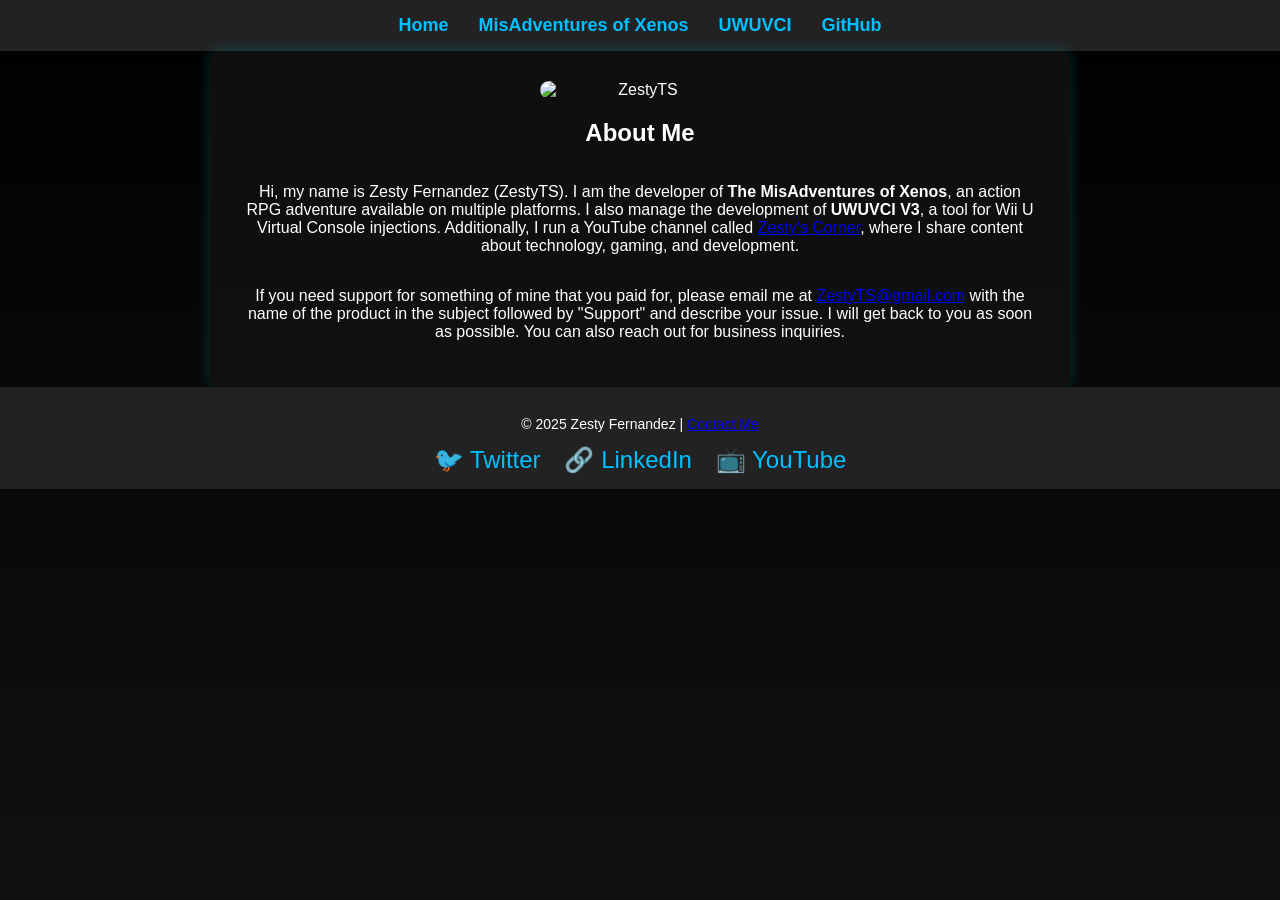
==== index.html @ 90456900 "Update index.html" ====
<!DOCTYPE html>
<html lang="en">
<head>
    <meta charset="UTF-8">
    <meta name="viewport" content="width=device-width, initial-scale=1.0">
    <title>ZestyTS - Official Page</title>
    <link rel="icon" href="https://avatars.githubusercontent.com/u/1396621" />
    <meta name="description" content="Official website for Zesty Fernandez (ZestyTS) - Developer of MisAdventures of Xenos and UWUVCI projects.">
    <meta property="og:title" content="ZestyTS - Official Page">
    <meta property="og:description" content="Learn more about Zesty Fernandez (ZestyTS), his projects, and how to contact him.">
    <meta property="og:image" content="https://avatars.githubusercontent.com/u/1396621">
    <meta property="og:url" content="https://zestyts.github.io">
    <meta name="twitter:card" content="summary_large_image">
    <meta name="twitter:title" content="ZestyTS - Official Page">
    <meta name="twitter:description" content="Learn more about Zesty Fernandez (ZestyTS), his projects, and how to contact him.">
    <meta name="twitter:image" content="https://avatars.githubusercontent.com/u/1396621">
    <script src="https://unpkg.com/vue@3/dist/vue.global.js"></script>
    <style>
        html, body {
            height: 100%;
            margin: 0;
            display: flex;
            flex-direction: column;
            background: linear-gradient(to bottom, #000, #111);
            color: white;
            font-family: Arial, sans-serif;
            text-align: center;
        }
        nav {
            display: flex;
            justify-content: center;
            background-color: #222;
            padding: 15px;
        }
        nav a {
            margin: 0 15px;
            text-decoration: none;
            color: #00bfff;
            font-size: 18px;
            font-weight: bold;
            cursor: pointer;
            transition: color 0.3s;
        }
        nav a:hover, nav a.active {
            color: #ffcc00;
        }
        .container {
            flex: 1;
            display: flex;
            flex-direction: column;
            align-items: center;
            justify-content: center;
            max-width: 800px;
            background: rgba(17, 17, 17, 0.9);
            padding: 30px;
            border-radius: 10px;
            box-shadow: 0 0 15px rgba(0, 255, 255, 0.2);
            margin: auto;
        }
        .social-icons a {
            margin: 0 10px;
            text-decoration: none;
            color: #00bfff;
            font-size: 24px;
            transition: color 0.3s;
        }
        .social-icons a:hover {
            color: #ffcc00;
        }
        footer {
            background-color: #222;
            color: white;
            font-size: 14px;
            padding: 15px;
            text-align: center;
        }
    </style>
</head>
<body>
    <div id="app">
        <nav>
            <a @click="setPage('home')" :class="{ active: page === 'home' }">Home</a>
            <a @click="setPage('misadventures')" :class="{ active: page === 'misadventures' }">MisAdventures of Xenos</a>
            <a @click="setPage('uwuvci')" :class="{ active: page === 'uwuvci' }">UWUVCI</a>
            <a href="https://github.com/ZestyTS" target="_blank">GitHub</a>
        </nav>
        
        <div class="container" v-if="page === 'home'">
            <img src="YOUR_UPLOADED_IMAGE_URL_HERE" alt="ZestyTS" style="width: 200px; border-radius: 10px;">
            <h2>About Me</h2>
            <p>Hi, my name is Zesty Fernandez (ZestyTS). I am the developer of <strong>The MisAdventures of Xenos</strong>, an action RPG adventure available on multiple platforms. I also manage the development of <strong>UWUVCI V3</strong>, a tool for Wii U Virtual Console injections. Additionally, I run a YouTube channel called <a href="https://www.youtube.com/@ZestysCorner" target="_blank">Zesty's Corner</a>, where I share content about technology, gaming, and development.</p>
            <p>If you need support for something of mine that you paid for, please email me at <a href="mailto:ZestyTS@gmail.com">ZestyTS@gmail.com</a> with the name of the product in the subject followed by "Support" and describe your issue. I will get back to you as soon as possible. You can also reach out for business inquiries.</p>
        </div>
        
        <footer>
            <p>&copy; 2025 Zesty Fernandez | <a href="mailto:ZestyTS@gmail.com">Contact Me</a></p>
            <div class="social-icons">
                <a href="https://twitter.com/ZestyTS" target="_blank">🐦 Twitter</a>
                <a href="https://www.linkedin.com/in/zesty-fernandez/" target="_blank">🔗 LinkedIn</a>
                <a href="https://www.youtube.com/@ZestysCorner" target="_blank">📺 YouTube</a>
            </div>
        </footer>
    </div>
    
    <script>
        const app = Vue.createApp({
            data() {
                return {
                    page: 'home'
                };
            },
            methods: {
                setPage(newPage) {
                    this.page = newPage;
                }
            }
        });
        app.mount('#app');
    </script>
</body>
</html>
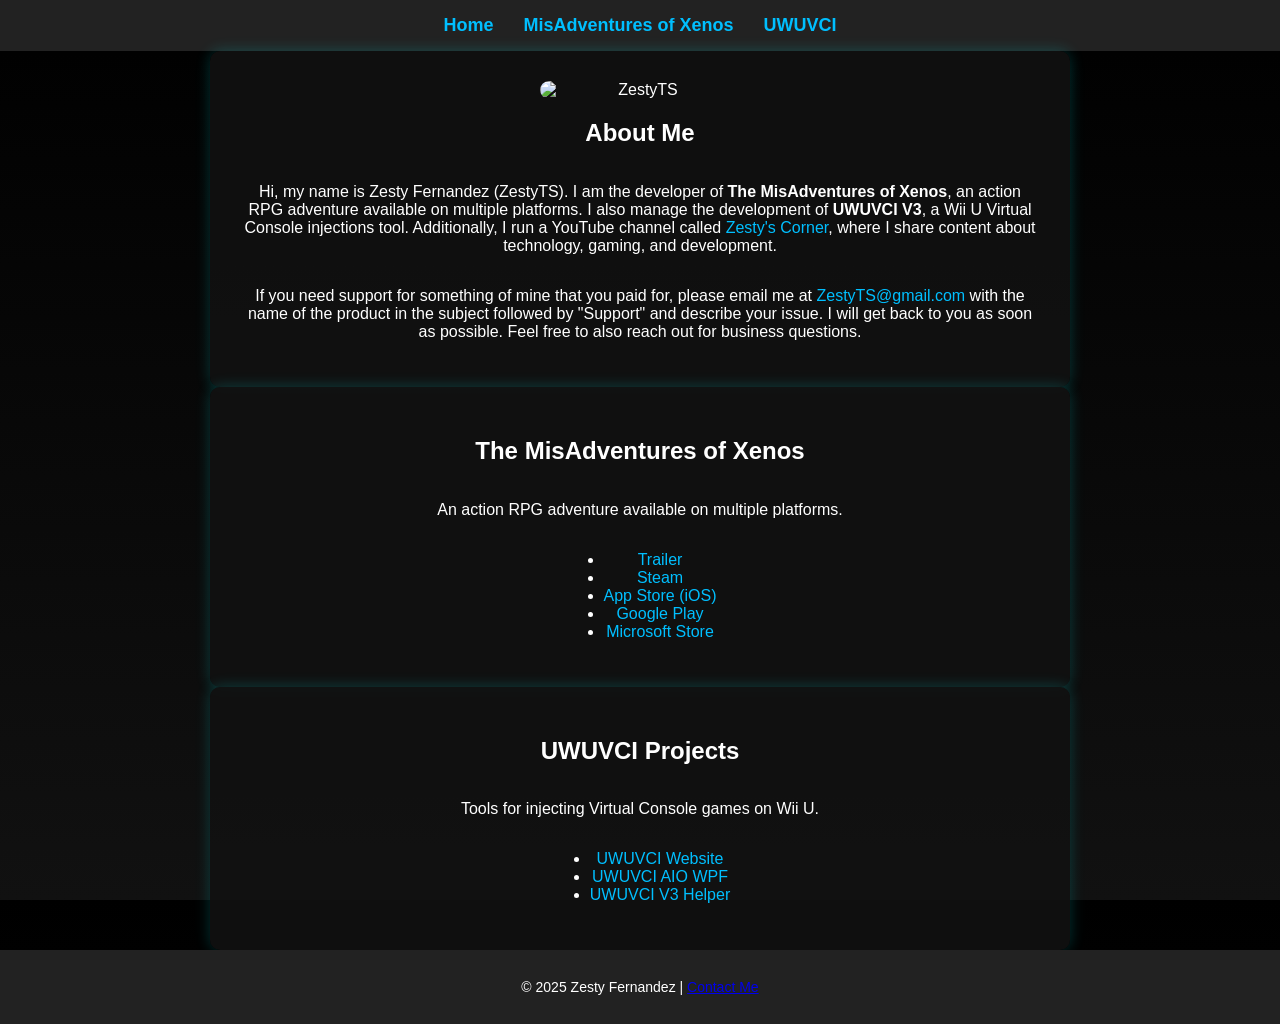
==== commit 1b1f7683: "Update index.html" ====
--- a/index.html
+++ b/index.html
@@ -57,6 +57,13 @@
             box-shadow: 0 0 15px rgba(0, 255, 255, 0.2);
             margin: auto;
         }
+        .container a {
+            color: #00bfff;
+            text-decoration: none;
+        }
+        .container a:hover {
+            color: #ffcc00;
+        }
         .social-icons a {
             margin: 0 10px;
             text-decoration: none;
@@ -82,23 +89,39 @@
             <a @click="setPage('home')" :class="{ active: page === 'home' }">Home</a>
             <a @click="setPage('misadventures')" :class="{ active: page === 'misadventures' }">MisAdventures of Xenos</a>
             <a @click="setPage('uwuvci')" :class="{ active: page === 'uwuvci' }">UWUVCI</a>
-            <a href="https://github.com/ZestyTS" target="_blank">GitHub</a>
         </nav>
         
         <div class="container" v-if="page === 'home'">
-            <img src="YOUR_UPLOADED_IMAGE_URL_HERE" alt="ZestyTS" style="width: 200px; border-radius: 10px;">
+            <img src="https://avatars.githubusercontent.com/u/1396621" alt="ZestyTS" style="width: 200px; border-radius: 10px;">
             <h2>About Me</h2>
-            <p>Hi, my name is Zesty Fernandez (ZestyTS). I am the developer of <strong>The MisAdventures of Xenos</strong>, an action RPG adventure available on multiple platforms. I also manage the development of <strong>UWUVCI V3</strong>, a tool for Wii U Virtual Console injections. Additionally, I run a YouTube channel called <a href="https://www.youtube.com/@ZestysCorner" target="_blank">Zesty's Corner</a>, where I share content about technology, gaming, and development.</p>
-            <p>If you need support for something of mine that you paid for, please email me at <a href="mailto:ZestyTS@gmail.com">ZestyTS@gmail.com</a> with the name of the product in the subject followed by "Support" and describe your issue. I will get back to you as soon as possible. You can also reach out for business inquiries.</p>
+            <p>Hi, my name is Zesty Fernandez (ZestyTS). I am the developer of <strong>The MisAdventures of Xenos</strong>, an action RPG adventure available on multiple platforms. I also manage the development of <strong>UWUVCI V3</strong>, a Wii U Virtual Console injections tool. Additionally, I run a YouTube channel called <a href="https://www.youtube.com/@ZestysCorner" target="_blank">Zesty's Corner</a>, where I share content about technology, gaming, and development.</p>
+            <p>If you need support for something of mine that you paid for, please email me at <a href="mailto:ZestyTS@gmail.com">ZestyTS@gmail.com</a> with the name of the product in the subject followed by "Support" and describe your issue. I will get back to you as soon as possible. Feel free to also reach out for business questions.</p>
+        </div>
+        
+        <div class="container" v-if="page === 'misadventures'">
+            <h2>The MisAdventures of Xenos</h2>
+            <p>An action RPG adventure available on multiple platforms.</p>
+            <ul>
+                <li><a href="https://www.youtube.com/watch?v=RcfVhFi3wJc" target="_blank">Trailer</a></li>
+                <li><a href="https://store.steampowered.com/app/2285000/The_MisAdventures_of_Xenos/" target="_blank">Steam</a></li>
+                <li><a href="https://apps.apple.com/us/app/the-misadventures-of-xenos/id6446100056" target="_blank">App Store (iOS)</a></li>
+                <li><a href="https://play.google.com/store/apps/details?id=com.zestyts.misadventuresofxenos&hl=en-US" target="_blank">Google Play</a></li>
+                <li><a href="https://apps.microsoft.com/detail/9n4f89mkljk6" target="_blank">Microsoft Store</a></li>
+            </ul>
+        </div>
+        
+        <div class="container" v-if="page === 'uwuvci'">
+            <h2>UWUVCI Projects</h2>
+            <p>Tools for injecting Virtual Console games on Wii U.</p>
+            <ul>
+                <li><a href="http://uwuvci.net" target="_blank">UWUVCI Website</a></li>
+                <li><a href="https://github.com/stuff-by-3-random-dudes/UWUVCI-AIO-WPF" target="_blank">UWUVCI AIO WPF</a></li>
+                <li><a href="https://github.com/ZestyTS/UWUVCI-V3-Helper" target="_blank">UWUVCI V3 Helper</a></li>
+            </ul>
         </div>
         
         <footer>
             <p>&copy; 2025 Zesty Fernandez | <a href="mailto:ZestyTS@gmail.com">Contact Me</a></p>
-            <div class="social-icons">
-                <a href="https://twitter.com/ZestyTS" target="_blank">🐦 Twitter</a>
-                <a href="https://www.linkedin.com/in/zesty-fernandez/" target="_blank">🔗 LinkedIn</a>
-                <a href="https://www.youtube.com/@ZestysCorner" target="_blank">📺 YouTube</a>
-            </div>
         </footer>
     </div>
     
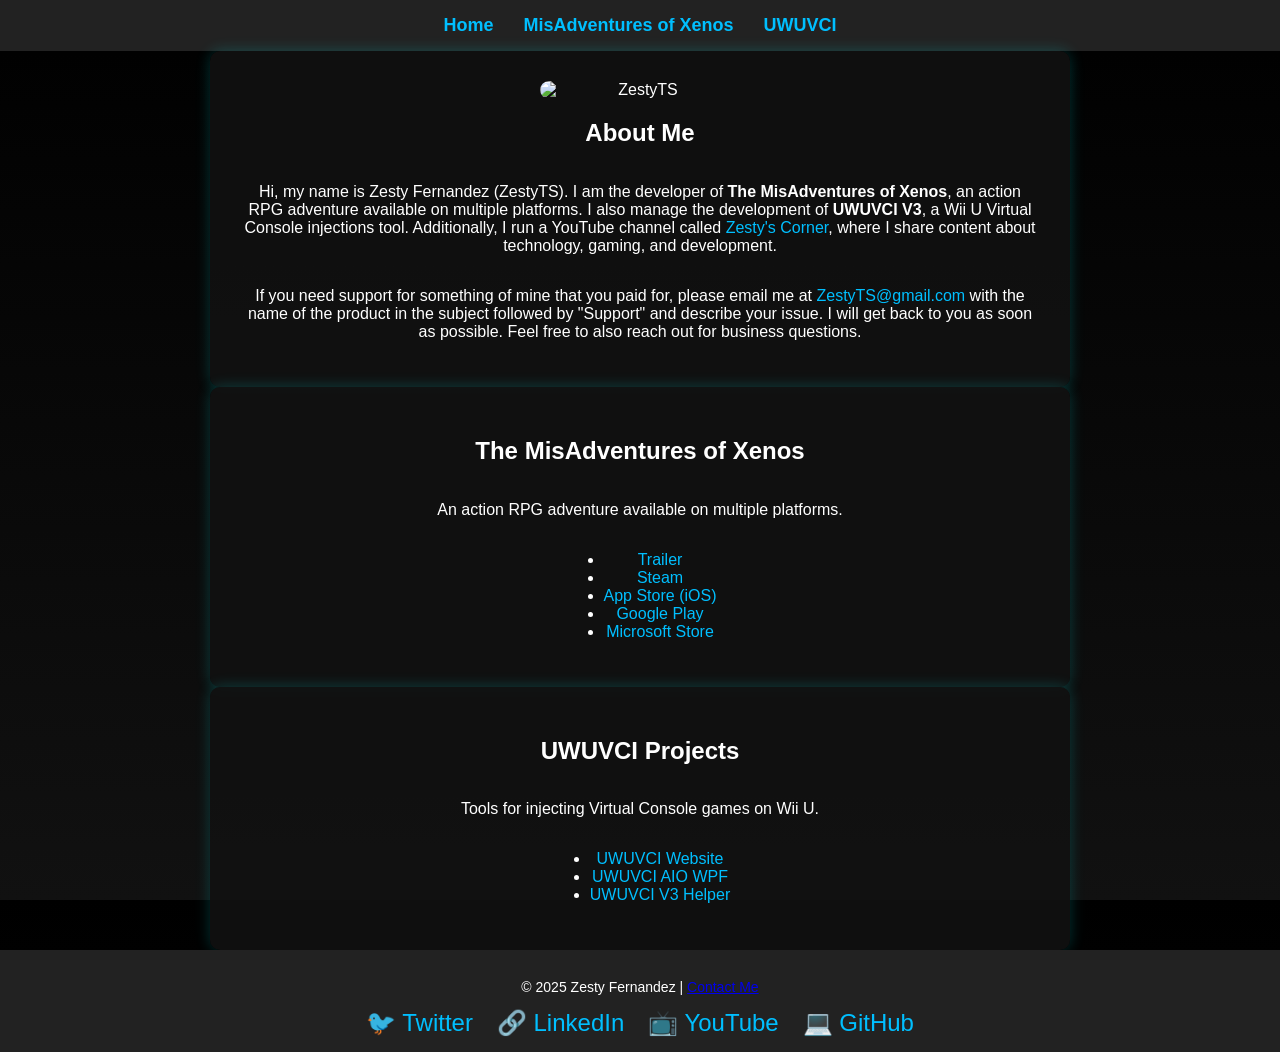
==== commit 28056773: "Update index.html" ====
--- a/index.html
+++ b/index.html
@@ -122,6 +122,12 @@
         
         <footer>
             <p>&copy; 2025 Zesty Fernandez | <a href="mailto:ZestyTS@gmail.com">Contact Me</a></p>
+            <div class="social-icons">
+                <a href="https://twitter.com/ZestyTS" target="_blank">🐦 Twitter</a>
+                <a href="https://www.linkedin.com/in/zesty-fernandez/" target="_blank">🔗 LinkedIn</a>
+                <a href="https://www.youtube.com/@ZestysCorner" target="_blank">📺 YouTube</a>
+                <a href="https://github.com/ZestyTS" target="_blank">💻 GitHub</a>
+            </div>
         </footer>
     </div>
     
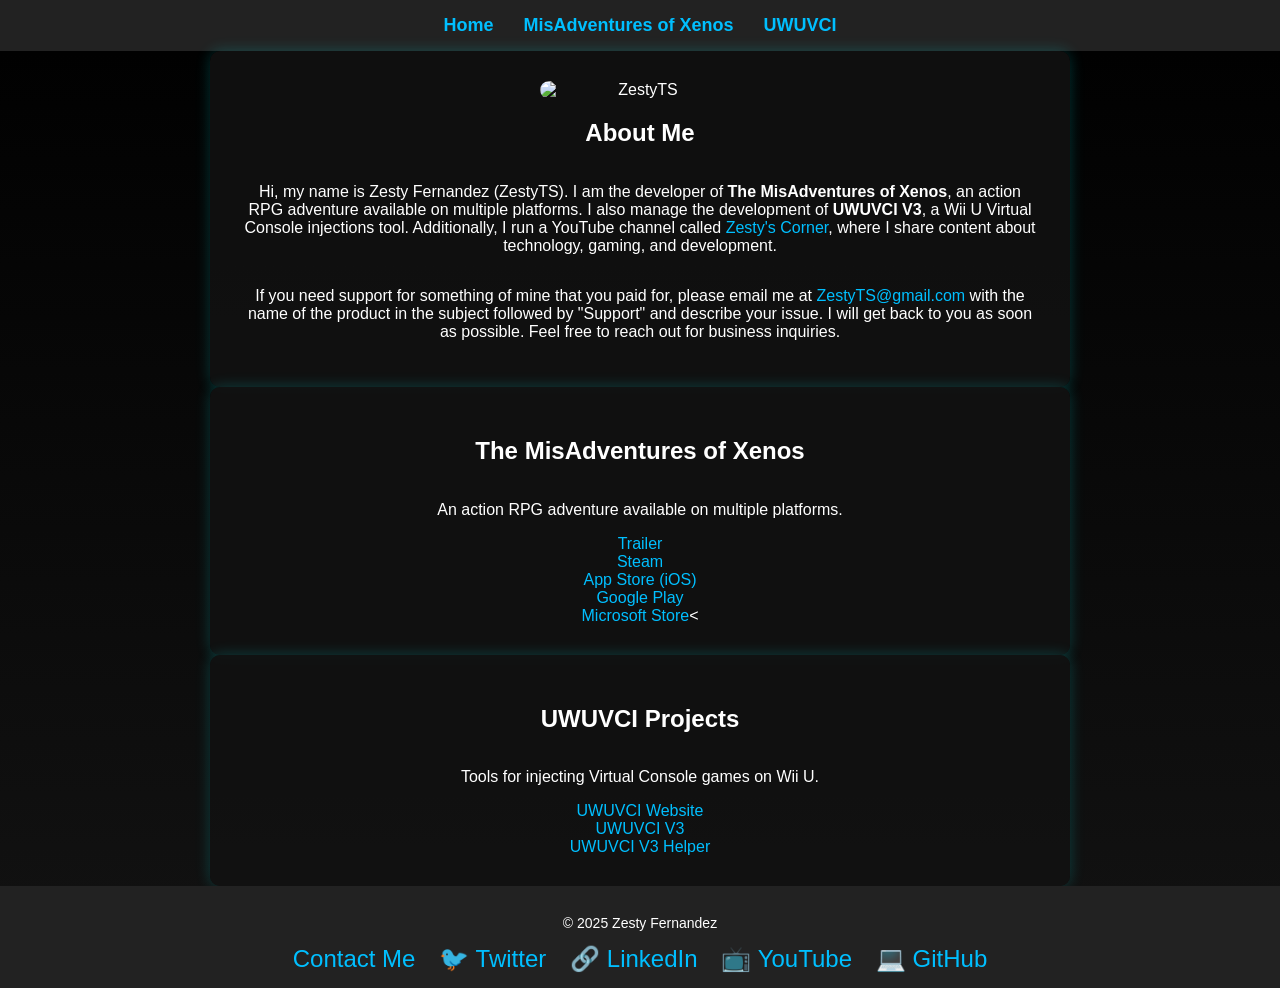
==== commit 27df41db: "Update index.html" ====
--- a/index.html
+++ b/index.html
@@ -95,34 +95,35 @@
             <img src="https://avatars.githubusercontent.com/u/1396621" alt="ZestyTS" style="width: 200px; border-radius: 10px;">
             <h2>About Me</h2>
             <p>Hi, my name is Zesty Fernandez (ZestyTS). I am the developer of <strong>The MisAdventures of Xenos</strong>, an action RPG adventure available on multiple platforms. I also manage the development of <strong>UWUVCI V3</strong>, a Wii U Virtual Console injections tool. Additionally, I run a YouTube channel called <a href="https://www.youtube.com/@ZestysCorner" target="_blank">Zesty's Corner</a>, where I share content about technology, gaming, and development.</p>
-            <p>If you need support for something of mine that you paid for, please email me at <a href="mailto:ZestyTS@gmail.com">ZestyTS@gmail.com</a> with the name of the product in the subject followed by "Support" and describe your issue. I will get back to you as soon as possible. Feel free to also reach out for business questions.</p>
+            <p>If you need support for something of mine that you paid for, please email me at <a href="mailto:ZestyTS@gmail.com">ZestyTS@gmail.com</a> with the name of the product in the subject followed by "Support" and describe your issue. I will get back to you as soon as possible. Feel free to reach out for business inquiries.</p>
         </div>
         
         <div class="container" v-if="page === 'misadventures'">
             <h2>The MisAdventures of Xenos</h2>
             <p>An action RPG adventure available on multiple platforms.</p>
-            <ul>
-                <li><a href="https://www.youtube.com/watch?v=RcfVhFi3wJc" target="_blank">Trailer</a></li>
-                <li><a href="https://store.steampowered.com/app/2285000/The_MisAdventures_of_Xenos/" target="_blank">Steam</a></li>
-                <li><a href="https://apps.apple.com/us/app/the-misadventures-of-xenos/id6446100056" target="_blank">App Store (iOS)</a></li>
-                <li><a href="https://play.google.com/store/apps/details?id=com.zestyts.misadventuresofxenos&hl=en-US" target="_blank">Google Play</a></li>
-                <li><a href="https://apps.microsoft.com/detail/9n4f89mkljk6" target="_blank">Microsoft Store</a></li>
-            </ul>
+            <div>
+                <a href="https://www.youtube.com/watch?v=RcfVhFi3wJc" target="_blank">Trailer</a><br/>
+                <a href="https://store.steampowered.com/app/2285000/The_MisAdventures_of_Xenos/" target="_blank">Steam</a><br/>
+                <a href="https://apps.apple.com/us/app/the-misadventures-of-xenos/id6446100056" target="_blank">App Store (iOS)</a><br/>
+                <a href="https://play.google.com/store/apps/details?id=com.zestyts.misadventuresofxenos&hl=en-US" target="_blank">Google Play</a><br/>
+                <a href="https://apps.microsoft.com/detail/9n4f89mkljk6" target="_blank">Microsoft Store</a><
+            </div>
         </div>
         
         <div class="container" v-if="page === 'uwuvci'">
             <h2>UWUVCI Projects</h2>
             <p>Tools for injecting Virtual Console games on Wii U.</p>
-            <ul>
-                <li><a href="http://uwuvci.net" target="_blank">UWUVCI Website</a></li>
-                <li><a href="https://github.com/stuff-by-3-random-dudes/UWUVCI-AIO-WPF" target="_blank">UWUVCI AIO WPF</a></li>
-                <li><a href="https://github.com/ZestyTS/UWUVCI-V3-Helper" target="_blank">UWUVCI V3 Helper</a></li>
-            </ul>
+            <div>
+                <a href="http://uwuvci.net" target="_blank">UWUVCI Website</a><br/>
+                <a href="https://github.com/stuff-by-3-random-dudes/UWUVCI-AIO-WPF" target="_blank">UWUVCI V3</a><br/>
+                <a href="https://github.com/ZestyTS/UWUVCI-V3-Helper" target="_blank">UWUVCI V3 Helper</a><br/>
+            </div>
         </div>
         
         <footer>
-            <p>&copy; 2025 Zesty Fernandez | <a href="mailto:ZestyTS@gmail.com">Contact Me</a></p>
+            <p>&copy; 2025 Zesty Fernandez</p>
             <div class="social-icons">
+                <a href="mailto:ZestyTS@gmail.com">Contact Me</a>
                 <a href="https://twitter.com/ZestyTS" target="_blank">🐦 Twitter</a>
                 <a href="https://www.linkedin.com/in/zesty-fernandez/" target="_blank">🔗 LinkedIn</a>
                 <a href="https://www.youtube.com/@ZestysCorner" target="_blank">📺 YouTube</a>
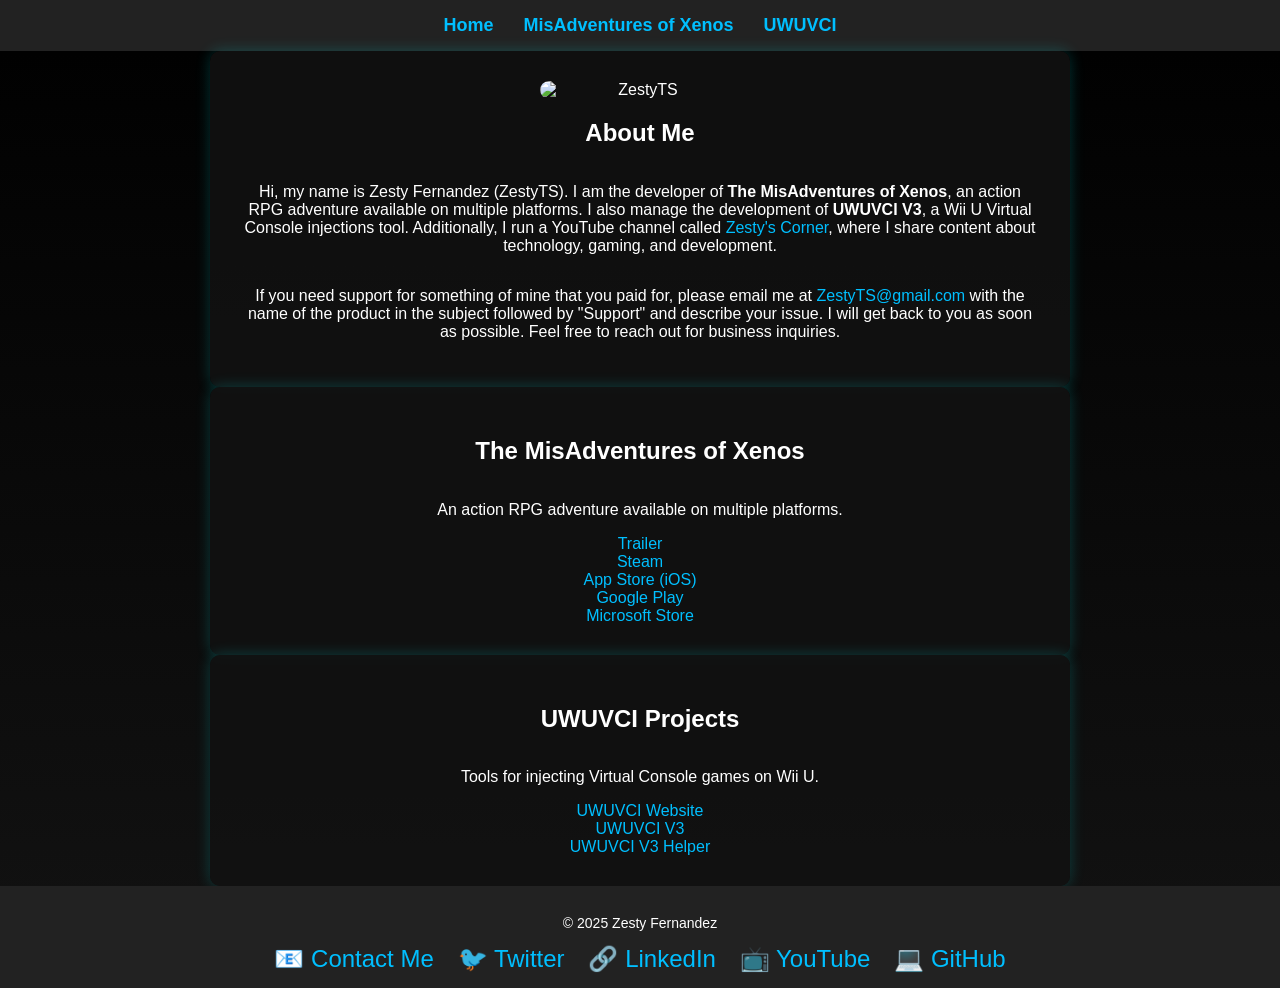
==== commit 8b31f34a: "Update index.html" ====
--- a/index.html
+++ b/index.html
@@ -106,7 +106,7 @@
                 <a href="https://store.steampowered.com/app/2285000/The_MisAdventures_of_Xenos/" target="_blank">Steam</a><br/>
                 <a href="https://apps.apple.com/us/app/the-misadventures-of-xenos/id6446100056" target="_blank">App Store (iOS)</a><br/>
                 <a href="https://play.google.com/store/apps/details?id=com.zestyts.misadventuresofxenos&hl=en-US" target="_blank">Google Play</a><br/>
-                <a href="https://apps.microsoft.com/detail/9n4f89mkljk6" target="_blank">Microsoft Store</a><
+                <a href="https://apps.microsoft.com/detail/9n4f89mkljk6" target="_blank">Microsoft Store</a>
             </div>
         </div>
         
@@ -123,7 +123,7 @@
         <footer>
             <p>&copy; 2025 Zesty Fernandez</p>
             <div class="social-icons">
-                <a href="mailto:ZestyTS@gmail.com">Contact Me</a>
+                <a href="mailto:ZestyTS@gmail.com">📧 Contact Me</a>
                 <a href="https://twitter.com/ZestyTS" target="_blank">🐦 Twitter</a>
                 <a href="https://www.linkedin.com/in/zesty-fernandez/" target="_blank">🔗 LinkedIn</a>
                 <a href="https://www.youtube.com/@ZestysCorner" target="_blank">📺 YouTube</a>
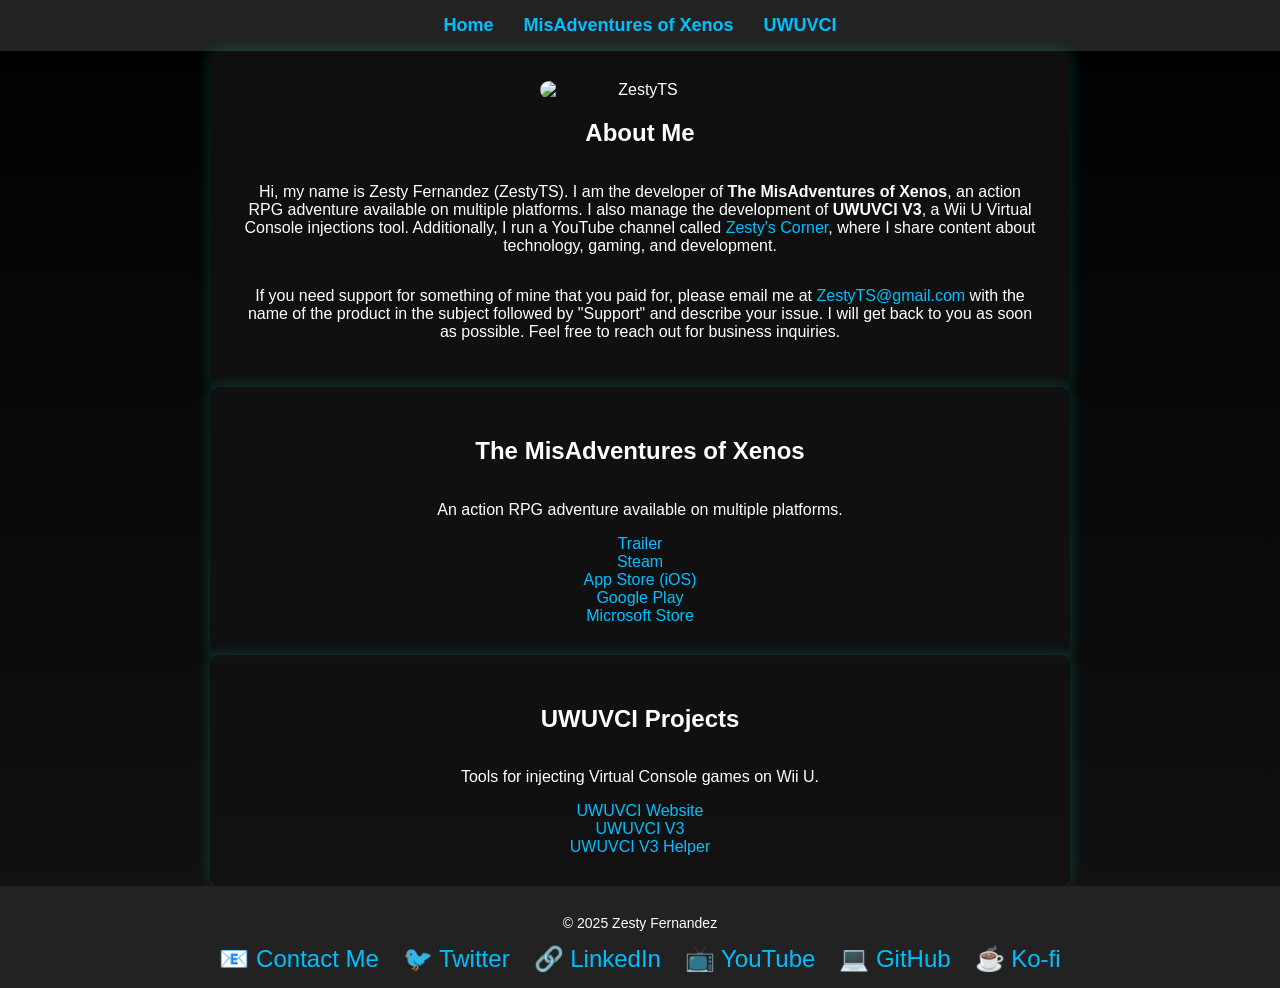
==== commit cbf18b40: "Update index.html" ====
--- a/index.html
+++ b/index.html
@@ -128,6 +128,7 @@
                 <a href="https://www.linkedin.com/in/zesty-fernandez/" target="_blank">🔗 LinkedIn</a>
                 <a href="https://www.youtube.com/@ZestysCorner" target="_blank">📺 YouTube</a>
                 <a href="https://github.com/ZestyTS" target="_blank">💻 GitHub</a>
+                <a href="https://ko-fi.com/zestyts" target="_blank">☕ Ko-fi</a>
             </div>
         </footer>
     </div>
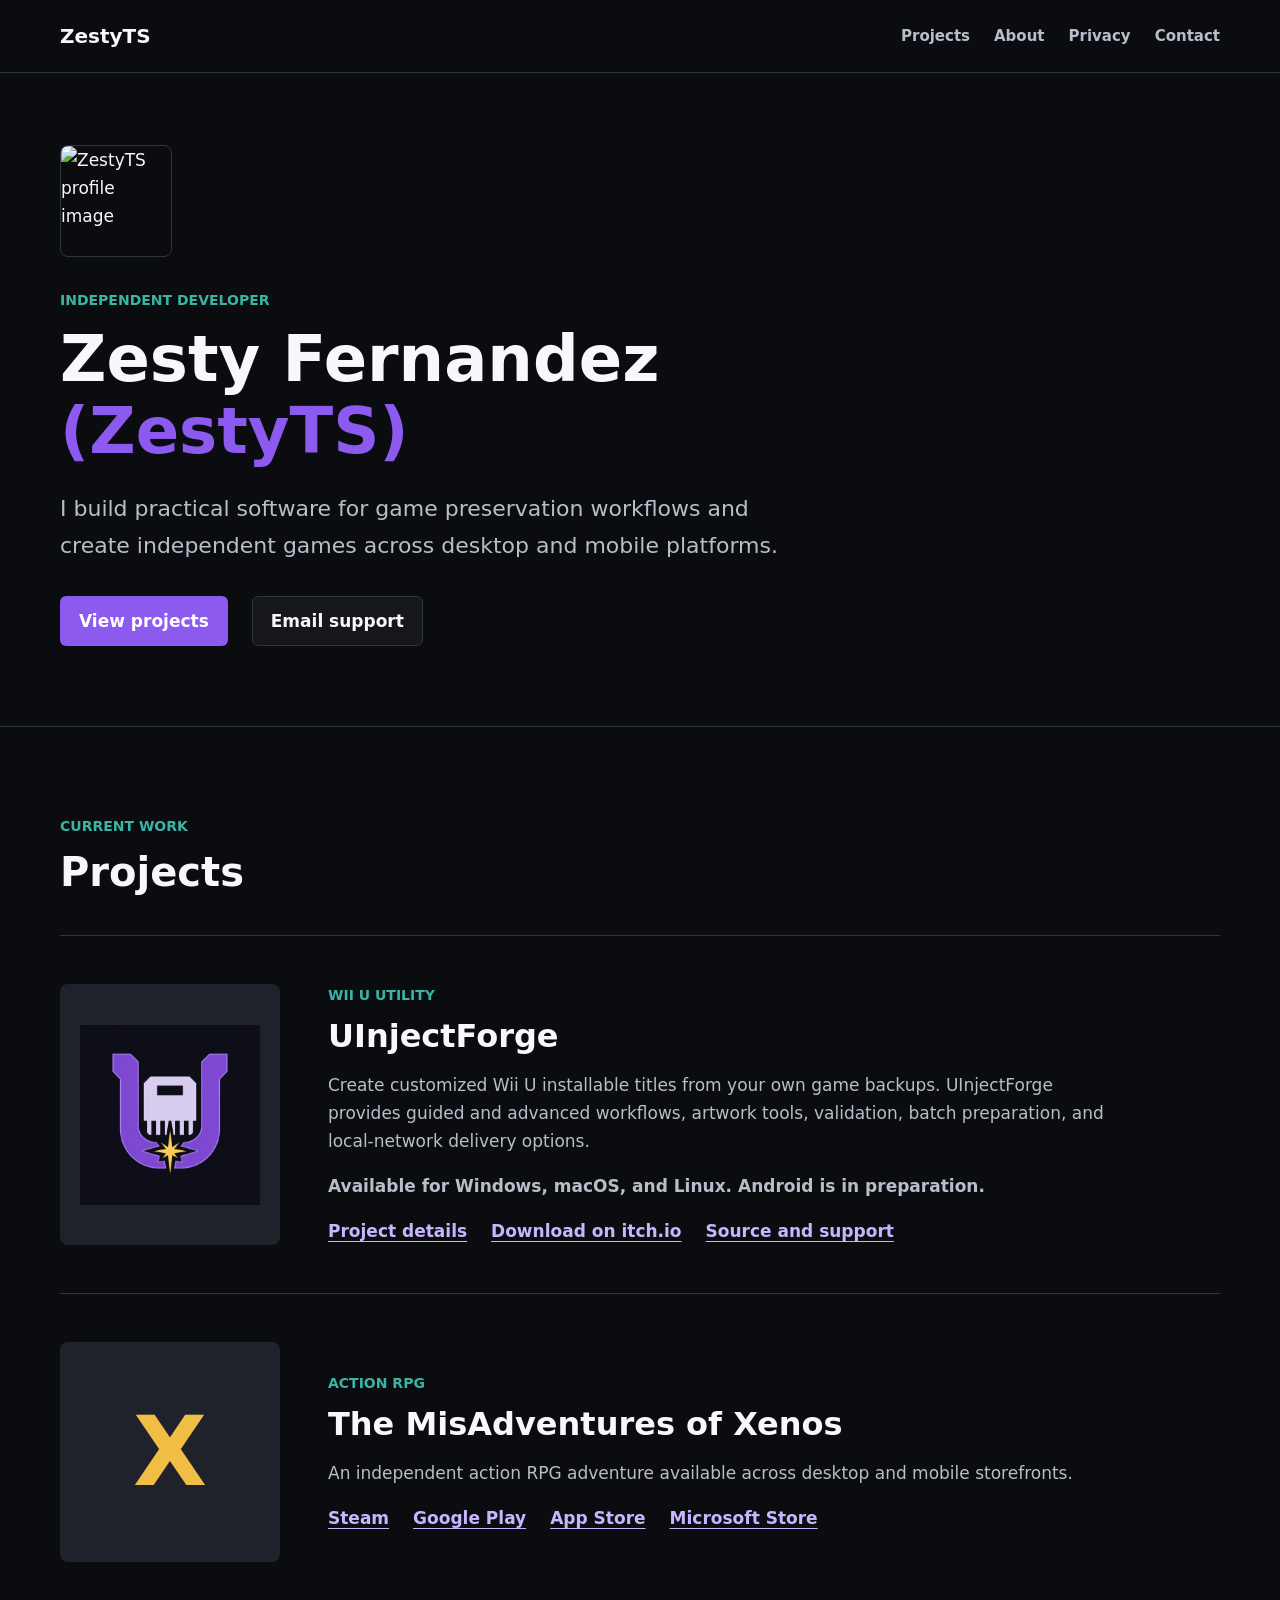
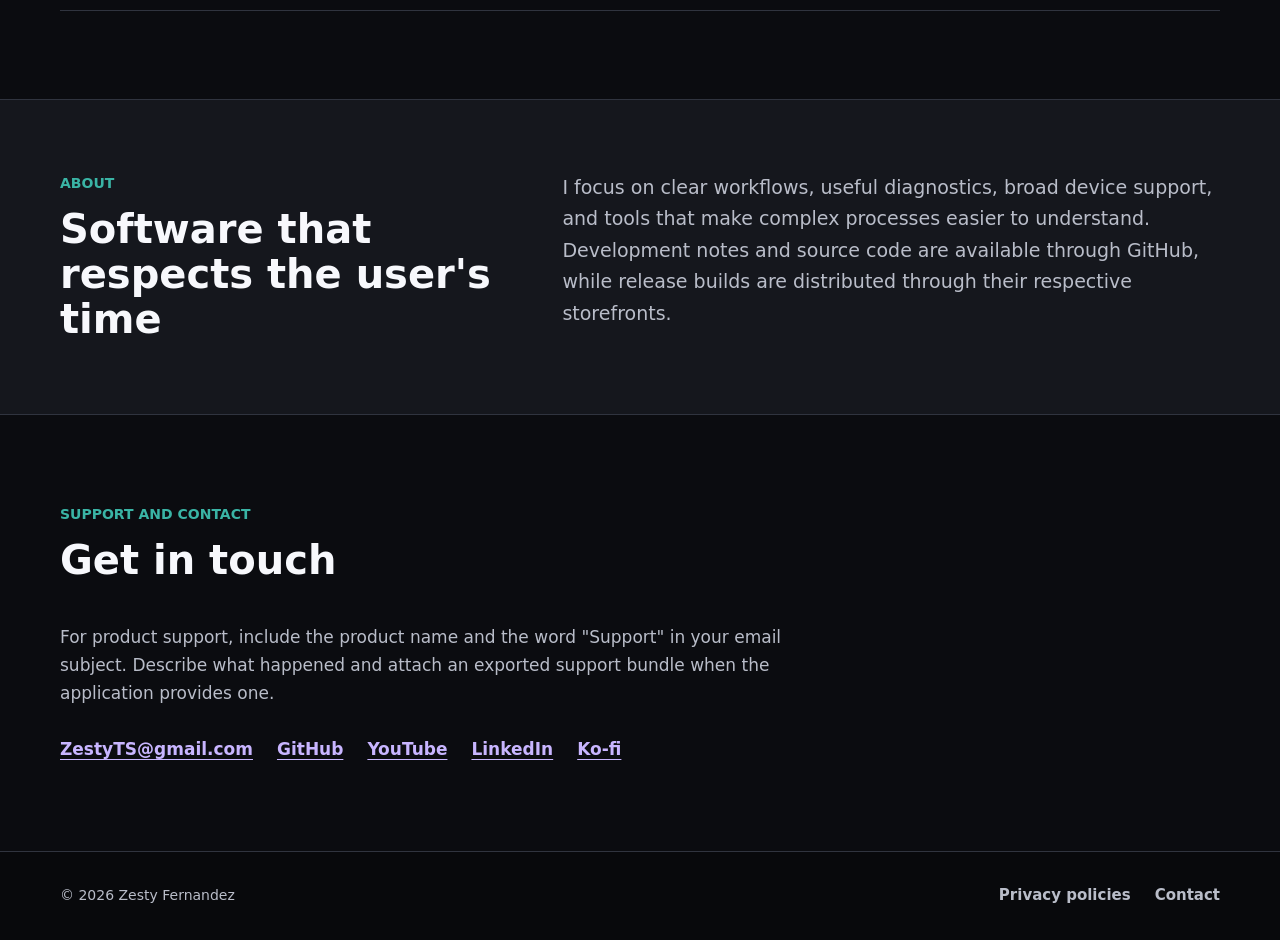
==== commit 32aeb4e6: "Refresh site and add UInjectForge privacy policy" ====
--- a/index.html
+++ b/index.html
@@ -1,152 +1,119 @@
-<!DOCTYPE html>
+<!doctype html>
 <html lang="en">
 <head>
-    <meta charset="UTF-8">
-    <meta name="viewport" content="width=device-width, initial-scale=1.0">
-    <title>ZestyTS - Official Page</title>
-    <link rel="icon" href="https://avatars.githubusercontent.com/u/1396621" />
-    <meta name="description" content="Official website for Zesty Fernandez (ZestyTS) - Developer of MisAdventures of Xenos and UWUVCI projects.">
-    <meta property="og:title" content="ZestyTS - Official Page">
-    <meta property="og:description" content="Learn more about Zesty Fernandez (ZestyTS), his projects, and how to contact him.">
-    <meta property="og:image" content="https://avatars.githubusercontent.com/u/1396621">
-    <meta property="og:url" content="https://zestyts.github.io">
-    <meta name="twitter:card" content="summary_large_image">
-    <meta name="twitter:title" content="ZestyTS - Official Page">
-    <meta name="twitter:description" content="Learn more about Zesty Fernandez (ZestyTS), his projects, and how to contact him.">
-    <meta name="twitter:image" content="https://avatars.githubusercontent.com/u/1396621">
-    <script src="https://unpkg.com/vue@3/dist/vue.global.js"></script>
-    <style>
-        html, body {
-            height: 100%;
-            margin: 0;
-            display: flex;
-            flex-direction: column;
-            background: linear-gradient(to bottom, #000, #111);
-            color: white;
-            font-family: Arial, sans-serif;
-            text-align: center;
-        }
-        nav {
-            display: flex;
-            justify-content: center;
-            background-color: #222;
-            padding: 15px;
-        }
-        nav a {
-            margin: 0 15px;
-            text-decoration: none;
-            color: #00bfff;
-            font-size: 18px;
-            font-weight: bold;
-            cursor: pointer;
-            transition: color 0.3s;
-        }
-        nav a:hover, nav a.active {
-            color: #ffcc00;
-        }
-        .container {
-            flex: 1;
-            display: flex;
-            flex-direction: column;
-            align-items: center;
-            justify-content: center;
-            max-width: 800px;
-            background: rgba(17, 17, 17, 0.9);
-            padding: 30px;
-            border-radius: 10px;
-            box-shadow: 0 0 15px rgba(0, 255, 255, 0.2);
-            margin: auto;
-        }
-        .container a {
-            color: #00bfff;
-            text-decoration: none;
-        }
-        .container a:hover {
-            color: #ffcc00;
-        }
-        .social-icons a {
-            margin: 0 10px;
-            text-decoration: none;
-            color: #00bfff;
-            font-size: 24px;
-            transition: color 0.3s;
-        }
-        .social-icons a:hover {
-            color: #ffcc00;
-        }
-        footer {
-            background-color: #222;
-            color: white;
-            font-size: 14px;
-            padding: 15px;
-            text-align: center;
-        }
-    </style>
+  <meta charset="utf-8">
+  <meta name="viewport" content="width=device-width, initial-scale=1">
+  <meta name="theme-color" content="#0b0c10">
+  <meta name="description" content="Official website for Zesty Fernandez (ZestyTS), developer of UInjectForge and The MisAdventures of Xenos.">
+  <meta property="og:title" content="ZestyTS | Software and game development">
+  <meta property="og:description" content="UInjectForge, The MisAdventures of Xenos, release information, support, and privacy policies.">
+  <meta property="og:image" content="https://zestyts.github.io/assets/uinjectforge-feature.png">
+  <meta property="og:url" content="https://zestyts.github.io/">
+  <meta name="twitter:card" content="summary_large_image">
+  <title>ZestyTS | Software and game development</title>
+  <link rel="icon" href="assets/uinjectforge-icon.png">
+  <link rel="stylesheet" href="styles.css">
 </head>
 <body>
-    <div id="app">
-        <nav>
-            <a @click="setPage('home')" :class="{ active: page === 'home' }">Home</a>
-            <a @click="setPage('misadventures')" :class="{ active: page === 'misadventures' }">MisAdventures of Xenos</a>
-            <a @click="setPage('uwuvci')" :class="{ active: page === 'uwuvci' }">UWUVCI</a>
-        </nav>
-        
-        <div class="container" v-if="page === 'home'">
-            <img src="https://avatars.githubusercontent.com/u/1396621" alt="ZestyTS" style="width: 200px; border-radius: 10px;">
-            <h2>About Me</h2>
-            <p>Hi, my name is Zesty Fernandez (ZestyTS). I am the developer of <strong>The MisAdventures of Xenos</strong>, an action RPG adventure available on multiple platforms. I also manage the development of <strong>UWUVCI V3</strong>, a Wii U Virtual Console injections tool. Additionally, I run a YouTube channel called <a href="https://www.youtube.com/@ZestysCorner" target="_blank">Zesty's Corner</a>, where I share content about technology, gaming, and development.</p>
-            <p>If you need support for something of mine that you paid for, please email me at <a href="mailto:ZestyTS@gmail.com">ZestyTS@gmail.com</a> with the name of the product in the subject followed by "Support" and describe your issue. I will get back to you as soon as possible. Feel free to reach out for business inquiries.</p>
+  <header class="site-header">
+    <nav class="nav-shell" aria-label="Primary navigation">
+      <a class="site-name" href="./">ZestyTS</a>
+      <div class="nav-links">
+        <a href="#projects">Projects</a>
+        <a href="#about">About</a>
+        <a href="privacy/">Privacy</a>
+        <a href="#contact">Contact</a>
+      </div>
+    </nav>
+  </header>
+
+  <main>
+    <section class="hero" aria-labelledby="page-title">
+      <div class="hero-inner">
+        <img class="profile-image" src="https://avatars.githubusercontent.com/u/1396621" alt="ZestyTS profile image" width="112" height="112">
+        <p class="eyebrow">Independent developer</p>
+        <h1 id="page-title">Zesty Fernandez <span>(ZestyTS)</span></h1>
+        <p class="hero-copy">I build practical software for game preservation workflows and create independent games across desktop and mobile platforms.</p>
+        <div class="button-row">
+          <a class="button button-primary" href="#projects">View projects</a>
+          <a class="button button-secondary" href="mailto:ZestyTS@gmail.com">Email support</a>
         </div>
-        
-        <div class="container" v-if="page === 'misadventures'">
-            <h2>The MisAdventures of Xenos</h2>
-            <p>An action RPG adventure available on multiple platforms.</p>
-            <div>
-                <a href="https://www.youtube.com/watch?v=RcfVhFi3wJc" target="_blank">Trailer</a><br/>
-                <a href="https://store.steampowered.com/app/2285000/The_MisAdventures_of_Xenos/" target="_blank">Steam</a><br/>
-                <a href="https://apps.apple.com/us/app/the-misadventures-of-xenos/id6446100056" target="_blank">App Store (iOS)</a><br/>
-                <a href="https://play.google.com/store/apps/details?id=com.zestyts.misadventuresofxenos&hl=en-US" target="_blank">Google Play</a><br/>
-                <a href="https://apps.microsoft.com/detail/9n4f89mkljk6" target="_blank">Microsoft Store</a>
-            </div>
+      </div>
+    </section>
+
+    <section class="section-shell" id="projects" aria-labelledby="projects-title">
+      <div class="section-heading">
+        <p class="eyebrow">Current work</p>
+        <h2 id="projects-title">Projects</h2>
+      </div>
+
+      <article class="project-row project-featured">
+        <div class="project-visual">
+          <img src="assets/uinjectforge-icon.png" alt="UInjectForge forge-chip logo" width="180" height="180">
         </div>
-        
-        <div class="container" v-if="page === 'uwuvci'">
-            <h2>UWUVCI Projects</h2>
-            <p>Tools for injecting Virtual Console games on Wii U.</p>
-            <div>
-                <a href="http://uwuvci.net" target="_blank">UWUVCI Website</a><br/>
-                <a href="https://github.com/stuff-by-3-random-dudes/UWUVCI-AIO-WPF" target="_blank">UWUVCI V3</a><br/>
-                <a href="https://github.com/ZestyTS/UWUVCI-V3-Helper" target="_blank">UWUVCI V3 Helper</a><br/>
-            </div>
+        <div class="project-content">
+          <p class="project-type">Wii U utility</p>
+          <h3>UInjectForge</h3>
+          <p>Create customized Wii U installable titles from your own game backups. UInjectForge provides guided and advanced workflows, artwork tools, validation, batch preparation, and local-network delivery options.</p>
+          <p class="project-meta">Available for Windows, macOS, and Linux. Android is in preparation.</p>
+          <div class="text-links">
+            <a href="UInjectForge/">Project details</a>
+            <a href="https://zestyts.itch.io/uinjectforge" rel="noopener">Download on itch.io</a>
+            <a href="https://github.com/ZestyTS/UInjectForge" rel="noopener">Source and support</a>
+          </div>
         </div>
-        
-        <footer>
-            <p>&copy; 2025 Zesty Fernandez</p>
-            <div class="social-icons">
-                <a href="mailto:ZestyTS@gmail.com">📧 Contact Me</a>
-                <a href="https://twitter.com/ZestyTS" target="_blank">🐦 Twitter</a>
-                <a href="https://www.linkedin.com/in/zesty-fernandez/" target="_blank">🔗 LinkedIn</a>
-                <a href="https://www.youtube.com/@ZestysCorner" target="_blank">📺 YouTube</a>
-                <a href="https://github.com/ZestyTS" target="_blank">💻 GitHub</a>
-                <a href="https://ko-fi.com/zestyts" target="_blank">☕ Ko-fi</a>
-            </div>
-        </footer>
+      </article>
+
+      <article class="project-row">
+        <div class="project-index" aria-hidden="true">X</div>
+        <div class="project-content">
+          <p class="project-type">Action RPG</p>
+          <h3>The MisAdventures of Xenos</h3>
+          <p>An independent action RPG adventure available across desktop and mobile storefronts.</p>
+          <div class="text-links">
+            <a href="https://store.steampowered.com/app/2285000/The_MisAdventures_of_Xenos/" rel="noopener">Steam</a>
+            <a href="https://play.google.com/store/apps/details?id=com.zestyts.misadventuresofxenos" rel="noopener">Google Play</a>
+            <a href="https://apps.apple.com/us/app/the-misadventures-of-xenos/id6446100056" rel="noopener">App Store</a>
+            <a href="https://apps.microsoft.com/detail/9n4f89mkljk6" rel="noopener">Microsoft Store</a>
+          </div>
+        </div>
+      </article>
+    </section>
+
+    <section class="info-band" id="about" aria-labelledby="about-title">
+      <div class="info-band-inner">
+        <div>
+          <p class="eyebrow">About</p>
+          <h2 id="about-title">Software that respects the user's time</h2>
+        </div>
+        <p>I focus on clear workflows, useful diagnostics, broad device support, and tools that make complex processes easier to understand. Development notes and source code are available through GitHub, while release builds are distributed through their respective storefronts.</p>
+      </div>
+    </section>
+
+    <section class="section-shell contact-section" id="contact" aria-labelledby="contact-title">
+      <div class="section-heading">
+        <p class="eyebrow">Support and contact</p>
+        <h2 id="contact-title">Get in touch</h2>
+      </div>
+      <p>For product support, include the product name and the word "Support" in your email subject. Describe what happened and attach an exported support bundle when the application provides one.</p>
+      <div class="text-links contact-links">
+        <a href="mailto:ZestyTS@gmail.com">ZestyTS@gmail.com</a>
+        <a href="https://github.com/ZestyTS" rel="noopener">GitHub</a>
+        <a href="https://www.youtube.com/@ZestysCorner" rel="noopener">YouTube</a>
+        <a href="https://www.linkedin.com/in/zesty-fernandez/" rel="noopener">LinkedIn</a>
+        <a href="https://ko-fi.com/zestyts" rel="noopener">Ko-fi</a>
+      </div>
+    </section>
+  </main>
+
+  <footer class="site-footer">
+    <div class="footer-inner">
+      <p>&copy; 2026 Zesty Fernandez</p>
+      <div class="footer-links">
+        <a href="privacy/">Privacy policies</a>
+        <a href="mailto:ZestyTS@gmail.com">Contact</a>
+      </div>
     </div>
-    
-    <script>
-        const app = Vue.createApp({
-            data() {
-                return {
-                    page: 'home'
-                };
-            },
-            methods: {
-                setPage(newPage) {
-                    this.page = newPage;
-                }
-            }
-        });
-        app.mount('#app');
-    </script>
+  </footer>
 </body>
 </html>
--- a/styles.css
+++ b/styles.css
@@ -0,0 +1,519 @@
+:root {
+  color-scheme: dark;
+  --page: #0b0c10;
+  --surface: #15171d;
+  --surface-strong: #1f222a;
+  --text: #f7f8fc;
+  --muted: #b9bdc9;
+  --line: #30343f;
+  --purple: #8d5af0;
+  --purple-dark: #6840bd;
+  --gold: #f0bd45;
+  --teal: #3ab4a5;
+  --max-width: 1160px;
+  font-family: Inter, ui-sans-serif, system-ui, -apple-system, BlinkMacSystemFont, "Segoe UI", sans-serif;
+  background: var(--page);
+  color: var(--text);
+}
+
+* {
+  box-sizing: border-box;
+}
+
+html {
+  scroll-behavior: smooth;
+}
+
+body {
+  min-width: 320px;
+  margin: 0;
+  background: var(--page);
+  color: var(--text);
+  font-size: 17px;
+  line-height: 1.65;
+}
+
+img {
+  display: block;
+  max-width: 100%;
+}
+
+a {
+  color: inherit;
+  text-underline-offset: 4px;
+}
+
+a:hover {
+  color: var(--gold);
+}
+
+a:focus-visible,
+button:focus-visible {
+  outline: 3px solid var(--gold);
+  outline-offset: 4px;
+}
+
+h1,
+h2,
+h3,
+p {
+  margin-top: 0;
+}
+
+h1,
+h2,
+h3 {
+  line-height: 1.12;
+  letter-spacing: 0;
+}
+
+h1 {
+  max-width: 920px;
+  margin-bottom: 24px;
+  font-size: 64px;
+}
+
+h1 span {
+  color: var(--purple);
+}
+
+h2 {
+  margin-bottom: 0;
+  font-size: 40px;
+}
+
+h3 {
+  margin-bottom: 16px;
+  font-size: 32px;
+}
+
+.site-header {
+  position: relative;
+  z-index: 10;
+  border-bottom: 1px solid var(--line);
+  background: #0b0c10;
+}
+
+.nav-shell,
+.footer-inner {
+  width: min(var(--max-width), calc(100% - 40px));
+  margin: 0 auto;
+}
+
+.nav-shell {
+  min-height: 72px;
+  display: flex;
+  align-items: center;
+  justify-content: space-between;
+  gap: 24px;
+}
+
+.site-name {
+  color: var(--text);
+  font-size: 20px;
+  font-weight: 800;
+  text-decoration: none;
+}
+
+.nav-links,
+.footer-links,
+.text-links,
+.button-row {
+  display: flex;
+  align-items: center;
+  flex-wrap: wrap;
+  gap: 16px 24px;
+}
+
+.nav-links a,
+.footer-links a {
+  color: var(--muted);
+  font-size: 15px;
+  font-weight: 700;
+  text-decoration: none;
+}
+
+.hero {
+  min-height: 70vh;
+  display: flex;
+  align-items: center;
+  border-bottom: 1px solid var(--line);
+}
+
+.hero-inner {
+  width: min(var(--max-width), calc(100% - 40px));
+  margin: 0 auto;
+  padding: 72px 0 80px;
+}
+
+.profile-image {
+  width: 112px;
+  height: 112px;
+  margin-bottom: 32px;
+  border: 1px solid var(--line);
+  border-radius: 8px;
+  object-fit: cover;
+}
+
+.eyebrow,
+.project-type {
+  margin-bottom: 12px;
+  color: var(--teal);
+  font-size: 14px;
+  font-weight: 800;
+  text-transform: uppercase;
+}
+
+.hero-copy {
+  max-width: 760px;
+  margin-bottom: 32px;
+  color: var(--muted);
+  font-size: 22px;
+}
+
+.button {
+  min-height: 48px;
+  display: inline-flex;
+  align-items: center;
+  justify-content: center;
+  padding: 10px 18px;
+  border: 1px solid transparent;
+  border-radius: 6px;
+  font-weight: 800;
+  text-decoration: none;
+}
+
+.button-primary {
+  background: var(--purple);
+  color: #fff;
+}
+
+.button-primary:hover {
+  background: var(--purple-dark);
+  color: #fff;
+}
+
+.button-secondary {
+  border-color: var(--line);
+  background: var(--surface);
+}
+
+.section-shell {
+  width: min(var(--max-width), calc(100% - 40px));
+  margin: 0 auto;
+  padding: 88px 0;
+}
+
+.section-heading {
+  margin-bottom: 40px;
+}
+
+.project-row {
+  display: grid;
+  grid-template-columns: 220px minmax(0, 1fr);
+  gap: 48px;
+  padding: 48px 0;
+  border-top: 1px solid var(--line);
+}
+
+.project-row:last-child {
+  border-bottom: 1px solid var(--line);
+}
+
+.project-visual,
+.project-index {
+  width: 220px;
+  min-height: 220px;
+  display: flex;
+  align-items: center;
+  justify-content: center;
+  border-radius: 8px;
+  background: var(--surface-strong);
+}
+
+.project-visual img {
+  width: 180px;
+  height: 180px;
+}
+
+.project-index {
+  color: var(--gold);
+  font-size: 96px;
+  font-weight: 900;
+}
+
+.project-content {
+  align-self: center;
+}
+
+.project-content > p:not(.project-type) {
+  max-width: 780px;
+  color: var(--muted);
+}
+
+.project-meta {
+  font-weight: 700;
+}
+
+.text-links a {
+  color: #c8b5ff;
+  font-weight: 800;
+}
+
+.info-band {
+  border-top: 1px solid var(--line);
+  border-bottom: 1px solid var(--line);
+  background: var(--surface);
+}
+
+.info-band-inner {
+  width: min(var(--max-width), calc(100% - 40px));
+  margin: 0 auto;
+  display: grid;
+  grid-template-columns: minmax(260px, 0.8fr) minmax(0, 1.2fr);
+  gap: 64px;
+  padding: 72px 0;
+}
+
+.info-band-inner > p {
+  margin: 0;
+  color: var(--muted);
+  font-size: 19px;
+}
+
+.contact-section > p {
+  max-width: 760px;
+  color: var(--muted);
+}
+
+.contact-links {
+  margin-top: 28px;
+}
+
+.site-footer {
+  border-top: 1px solid var(--line);
+  background: #08090c;
+}
+
+.footer-inner {
+  min-height: 88px;
+  display: flex;
+  align-items: center;
+  justify-content: space-between;
+  gap: 24px;
+}
+
+.footer-inner p {
+  margin: 0;
+  color: var(--muted);
+  font-size: 14px;
+}
+
+.product-hero {
+  border-bottom: 1px solid var(--line);
+}
+
+.product-hero-inner,
+.policy-shell {
+  width: min(900px, calc(100% - 40px));
+  margin: 0 auto;
+}
+
+.product-hero-inner {
+  padding: 64px 0 72px;
+}
+
+.product-banner {
+  width: 100%;
+  margin-bottom: 48px;
+  border: 1px solid var(--line);
+  border-radius: 8px;
+}
+
+.product-hero h1 {
+  font-size: 56px;
+}
+
+.product-body {
+  width: min(900px, calc(100% - 40px));
+  margin: 0 auto;
+  padding: 72px 0 88px;
+}
+
+.content-section + .content-section {
+  margin-top: 56px;
+  padding-top: 56px;
+  border-top: 1px solid var(--line);
+}
+
+.content-section h2 {
+  margin-bottom: 20px;
+  font-size: 32px;
+}
+
+.content-section p,
+.content-section li,
+.policy-shell p,
+.policy-shell li {
+  color: var(--muted);
+}
+
+.content-section li + li,
+.policy-shell li + li {
+  margin-top: 8px;
+}
+
+.policy-shell {
+  padding: 64px 0 88px;
+}
+
+.policy-shell h1 {
+  margin-bottom: 12px;
+  font-size: 48px;
+}
+
+.policy-shell h2 {
+  margin-top: 44px;
+  margin-bottom: 16px;
+  font-size: 26px;
+}
+
+.policy-shell .updated {
+  margin-bottom: 40px;
+  color: var(--muted);
+}
+
+.policy-nav {
+  margin-bottom: 48px;
+}
+
+.policy-list {
+  margin-top: 40px;
+  border-top: 1px solid var(--line);
+}
+
+.policy-item {
+  display: grid;
+  grid-template-columns: 1fr auto;
+  gap: 24px;
+  align-items: center;
+  padding: 28px 0;
+  border-bottom: 1px solid var(--line);
+}
+
+.policy-item h2 {
+  margin: 0 0 8px;
+}
+
+.policy-item p {
+  margin: 0;
+}
+
+.policy-item a {
+  color: #c8b5ff;
+  font-weight: 800;
+  white-space: nowrap;
+}
+
+@media (max-width: 760px) {
+  body {
+    font-size: 16px;
+  }
+
+  h1,
+  .product-hero h1 {
+    font-size: 42px;
+  }
+
+  h2 {
+    font-size: 34px;
+  }
+
+  .nav-shell {
+    min-height: 64px;
+    align-items: flex-start;
+    flex-direction: column;
+    padding: 16px 0;
+  }
+
+  .nav-links {
+    width: 100%;
+    gap: 10px 18px;
+  }
+
+  .hero {
+    min-height: auto;
+  }
+
+  .hero-inner {
+    padding: 56px 0 64px;
+  }
+
+  .hero-copy {
+    font-size: 19px;
+  }
+
+  .section-shell {
+    padding: 64px 0;
+  }
+
+  .project-row,
+  .info-band-inner {
+    grid-template-columns: 1fr;
+  }
+
+  .project-row {
+    gap: 28px;
+    padding: 36px 0;
+  }
+
+  .project-visual,
+  .project-index {
+    width: 100%;
+    min-height: 180px;
+  }
+
+  .project-visual img {
+    width: 144px;
+    height: 144px;
+  }
+
+  .info-band-inner {
+    gap: 28px;
+    padding: 56px 0;
+  }
+
+  .footer-inner {
+    align-items: flex-start;
+    flex-direction: column;
+    padding: 24px 0;
+  }
+
+  .product-hero-inner,
+  .policy-shell {
+    padding-top: 40px;
+  }
+
+  .product-banner {
+    margin-bottom: 32px;
+  }
+
+  .policy-shell h1 {
+    font-size: 40px;
+  }
+
+  .policy-item {
+    grid-template-columns: 1fr;
+    gap: 12px;
+  }
+
+  .policy-item a {
+    white-space: normal;
+  }
+}
+
+@media (prefers-reduced-motion: reduce) {
+  html {
+    scroll-behavior: auto;
+  }
+}
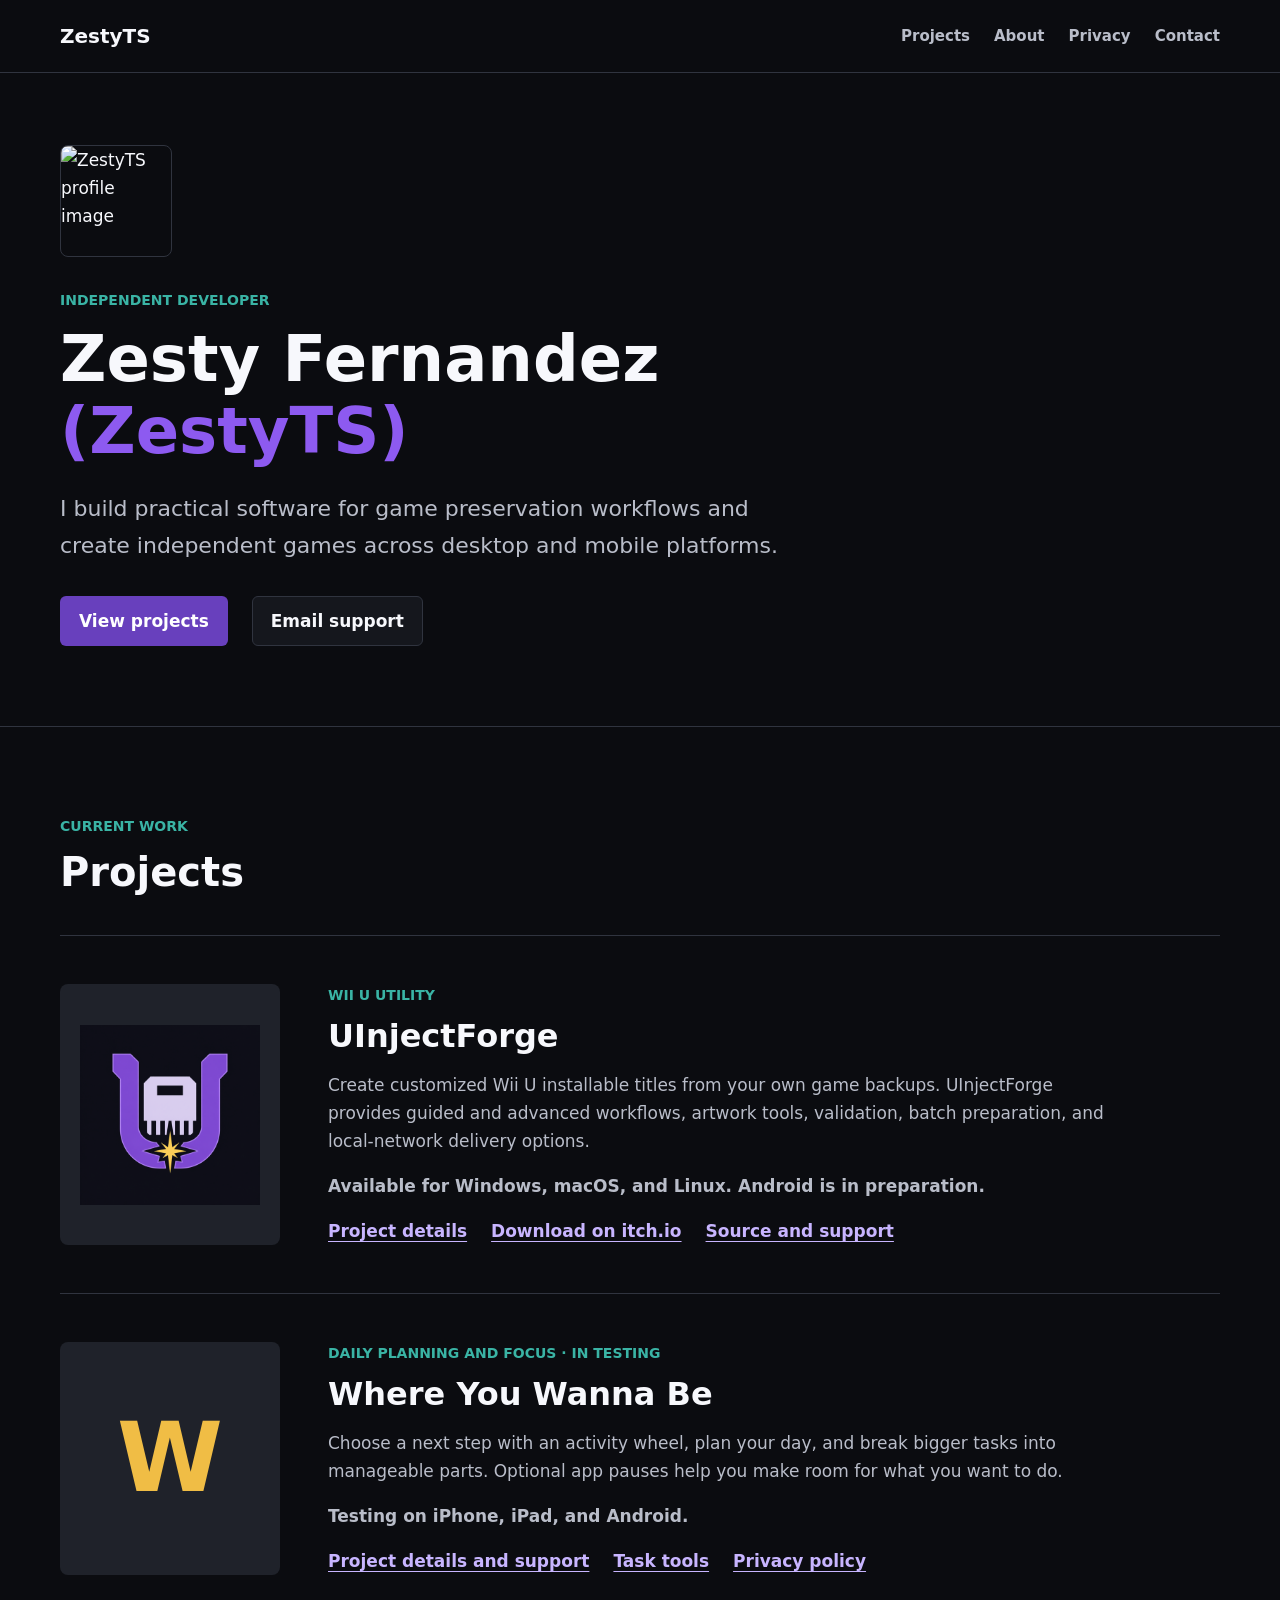
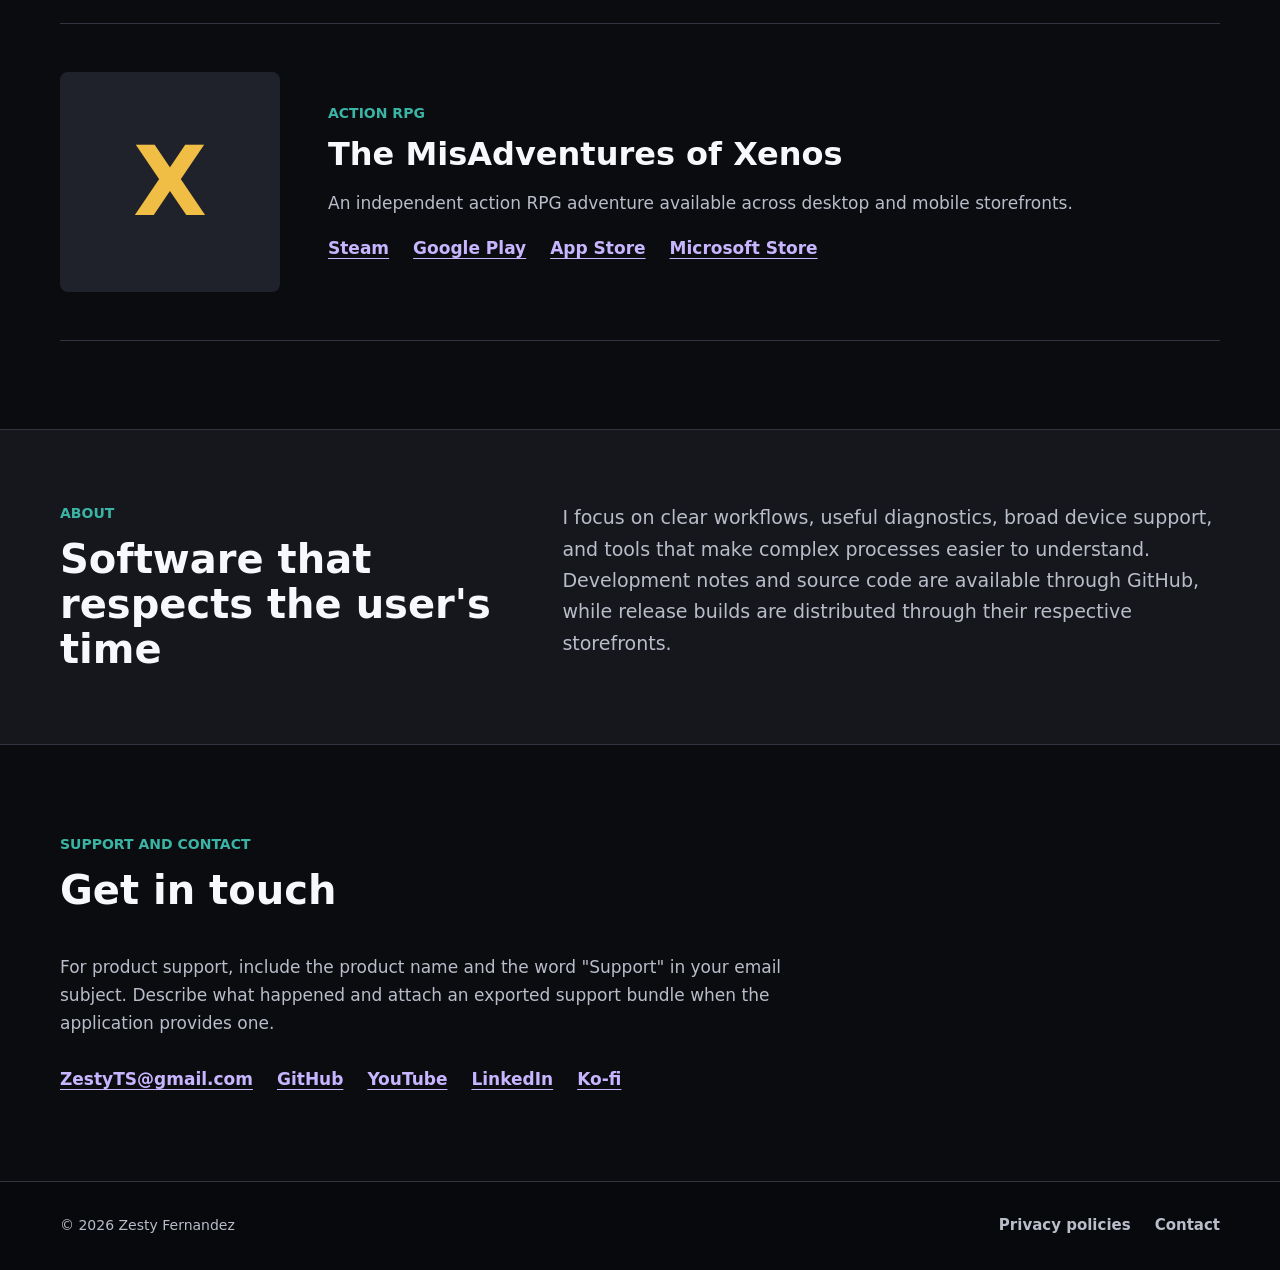
==== commit 864d5ba4: "Integrate Wanna Be pages with the ZestyTS site Use the shared site styles and navigation, add projec" ====
--- a/index.html
+++ b/index.html
@@ -4,9 +4,9 @@
   <meta charset="utf-8">
   <meta name="viewport" content="width=device-width, initial-scale=1">
   <meta name="theme-color" content="#0b0c10">
-  <meta name="description" content="Official website for Zesty Fernandez (ZestyTS), developer of UInjectForge and The MisAdventures of Xenos.">
+  <meta name="description" content="Official website for Zesty Fernandez (ZestyTS), developer of UInjectForge, Where You Wanna Be, and The MisAdventures of Xenos.">
   <meta property="og:title" content="ZestyTS | Software and game development">
-  <meta property="og:description" content="UInjectForge, The MisAdventures of Xenos, release information, support, and privacy policies.">
+  <meta property="og:description" content="UInjectForge, Where You Wanna Be, The MisAdventures of Xenos, support, and privacy policies.">
   <meta property="og:image" content="https://zestyts.github.io/assets/uinjectforge-feature.png">
   <meta property="og:url" content="https://zestyts.github.io/">
   <meta name="twitter:card" content="summary_large_image">
@@ -65,6 +65,17 @@
       </article>
 
       <article class="project-row">
+        <div class="project-index" aria-hidden="true">W</div>
+        <div class="project-content">
+          <p class="project-type">Daily planning and focus · In testing</p>
+          <h3>Where You Wanna Be</h3>
+          <p>Choose a next step with an activity wheel, plan your day, and break bigger tasks into manageable parts. Optional app pauses help you make room for what you want to do.</p>
+          <p class="project-meta">Testing on iPhone, iPad, and Android.</p>
+          <div class="text-links"><a href="where-you-wanna-be/">Project details and support</a><a href="where-you-wanna-be/task.html">Task tools</a><a href="where-you-wanna-be/privacy.html">Privacy policy</a></div>
+        </div>
+      </article>
+
+      <article class="project-row">
         <div class="project-index" aria-hidden="true">X</div>
         <div class="project-content">
           <p class="project-type">Action RPG</p>
--- a/styles.css
+++ b/styles.css
@@ -48,7 +48,11 @@
 }
 
 a:focus-visible,
-button:focus-visible {
+button:focus-visible,
+input:focus-visible,
+textarea:focus-visible,
+select:focus-visible,
+summary:focus-visible {
   outline: 3px solid var(--gold);
   outline-offset: 4px;
 }
@@ -127,11 +131,24 @@
 
 .nav-links a,
 .footer-links a {
+  display: inline-flex;
+  align-items: center;
+  min-height: 44px;
   color: var(--muted);
   font-size: 15px;
   font-weight: 700;
   text-decoration: none;
 }
+
+.skip-link { position: absolute; top: -100px; left: 20px; z-index: 30; padding: 10px 16px; border: 1px solid var(--gold); border-radius: 6px; background: var(--surface-strong); }
+.skip-link:focus { top: 12px; }
+.product-nav-shell { border-bottom: 1px solid var(--line); background: var(--surface); }
+.product-nav { width: min(var(--max-width), calc(100% - 40px)); min-height: 60px; display: flex; align-items: center; justify-content: space-between; gap: 8px 24px; margin: 0 auto; padding: 8px 0; }
+.product-name { display: inline-flex; align-items: center; min-height: 44px; font-size: 16px; font-weight: 800; text-decoration: none; }
+.product-links { display: flex; flex-wrap: wrap; gap: 0 24px; }
+.product-links a { display: inline-flex; align-items: center; min-height: 44px; color: var(--muted); font-size: 15px; font-weight: 700; text-decoration: none; }
+.product-links a:hover { color: var(--gold); }
+.product-links [aria-current="page"] { color: var(--text); text-decoration: underline; text-decoration-color: var(--purple); text-decoration-thickness: 2px; text-underline-offset: 7px; }
 
 .hero {
   min-height: 70vh;
@@ -184,12 +201,12 @@
 }
 
 .button-primary {
-  background: var(--purple);
+  background: var(--purple-dark);
   color: #fff;
 }
 
 .button-primary:hover {
-  background: var(--purple-dark);
+  background: #55329e;
   color: #fff;
 }
 
@@ -441,6 +458,9 @@
     gap: 10px 18px;
   }
 
+  .product-nav { align-items: flex-start; flex-direction: column; gap: 0; }
+  .product-links { gap: 0 18px; }
+
   .hero {
     min-height: auto;
   }
